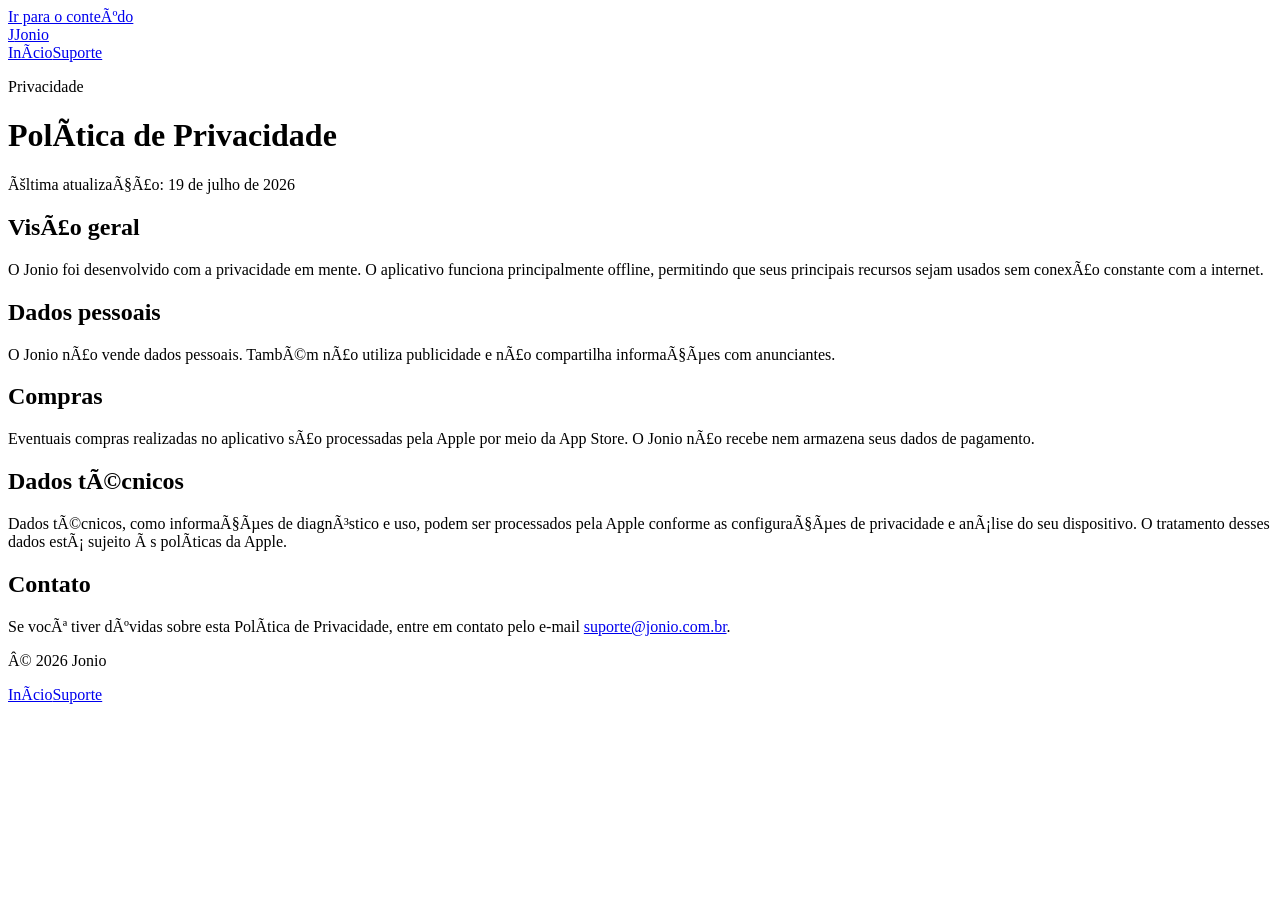
==== privacy.html @ 76246402 "Adicionar privacy.html" ====
<!doctype html>
<html lang="pt-BR">
<head>
  <meta charset="utf-8">
  <meta name="viewport" content="width=device-width, initial-scale=1">
  <meta name="theme-color" content="#0d0f14">
  <meta name="description" content="PolÃ­tica de Privacidade do aplicativo Jonio.">
  <title>PolÃ­tica de Privacidade â€” Jonio</title>
  <link rel="stylesheet" href="styles.css">
</head>
<body>
  <a class="skip-link" href="#conteudo">Ir para o conteÃºdo</a>
  <header class="site-header">
    <a class="brand" href="index.html" aria-label="Jonio â€” pÃ¡gina inicial"><span class="brand-mark" aria-hidden="true">J</span><img class="brand-logo" src="assets/logo.png" alt="" onload="this.previousElementSibling.hidden=true" onerror="this.hidden=true"><span>Jonio</span></a>
    <nav aria-label="NavegaÃ§Ã£o principal"><a href="index.html">InÃ­cio</a><a href="support.html">Suporte</a></nav>
  </header>
  <main id="conteudo" class="document-page">
    <div class="document-heading">
      <p class="eyebrow">Privacidade</p>
      <h1>PolÃ­tica de Privacidade</h1>
      <p>Ãšltima atualizaÃ§Ã£o: 19 de julho de 2026</p>
    </div>
    <article class="document-content">
      <section><h2>VisÃ£o geral</h2><p>O Jonio foi desenvolvido com a privacidade em mente. O aplicativo funciona principalmente offline, permitindo que seus principais recursos sejam usados sem conexÃ£o constante com a internet.</p></section>
      <section><h2>Dados pessoais</h2><p>O Jonio nÃ£o vende dados pessoais. TambÃ©m nÃ£o utiliza publicidade e nÃ£o compartilha informaÃ§Ãµes com anunciantes.</p></section>
      <section><h2>Compras</h2><p>Eventuais compras realizadas no aplicativo sÃ£o processadas pela Apple por meio da App Store. O Jonio nÃ£o recebe nem armazena seus dados de pagamento.</p></section>
      <section><h2>Dados tÃ©cnicos</h2><p>Dados tÃ©cnicos, como informaÃ§Ãµes de diagnÃ³stico e uso, podem ser processados pela Apple conforme as configuraÃ§Ãµes de privacidade e anÃ¡lise do seu dispositivo. O tratamento desses dados estÃ¡ sujeito Ã s polÃ­ticas da Apple.</p></section>
      <section><h2>Contato</h2><p>Se vocÃª tiver dÃºvidas sobre esta PolÃ­tica de Privacidade, entre em contato pelo e-mail <a href="mailto:suporte@jonio.com.br">suporte@jonio.com.br</a>.</p></section>
    </article>
  </main>
  <footer class="site-footer"><p>Â© 2026 Jonio</p><div><a href="index.html">InÃ­cio</a><a href="support.html">Suporte</a></div></footer>
</body>
</html>
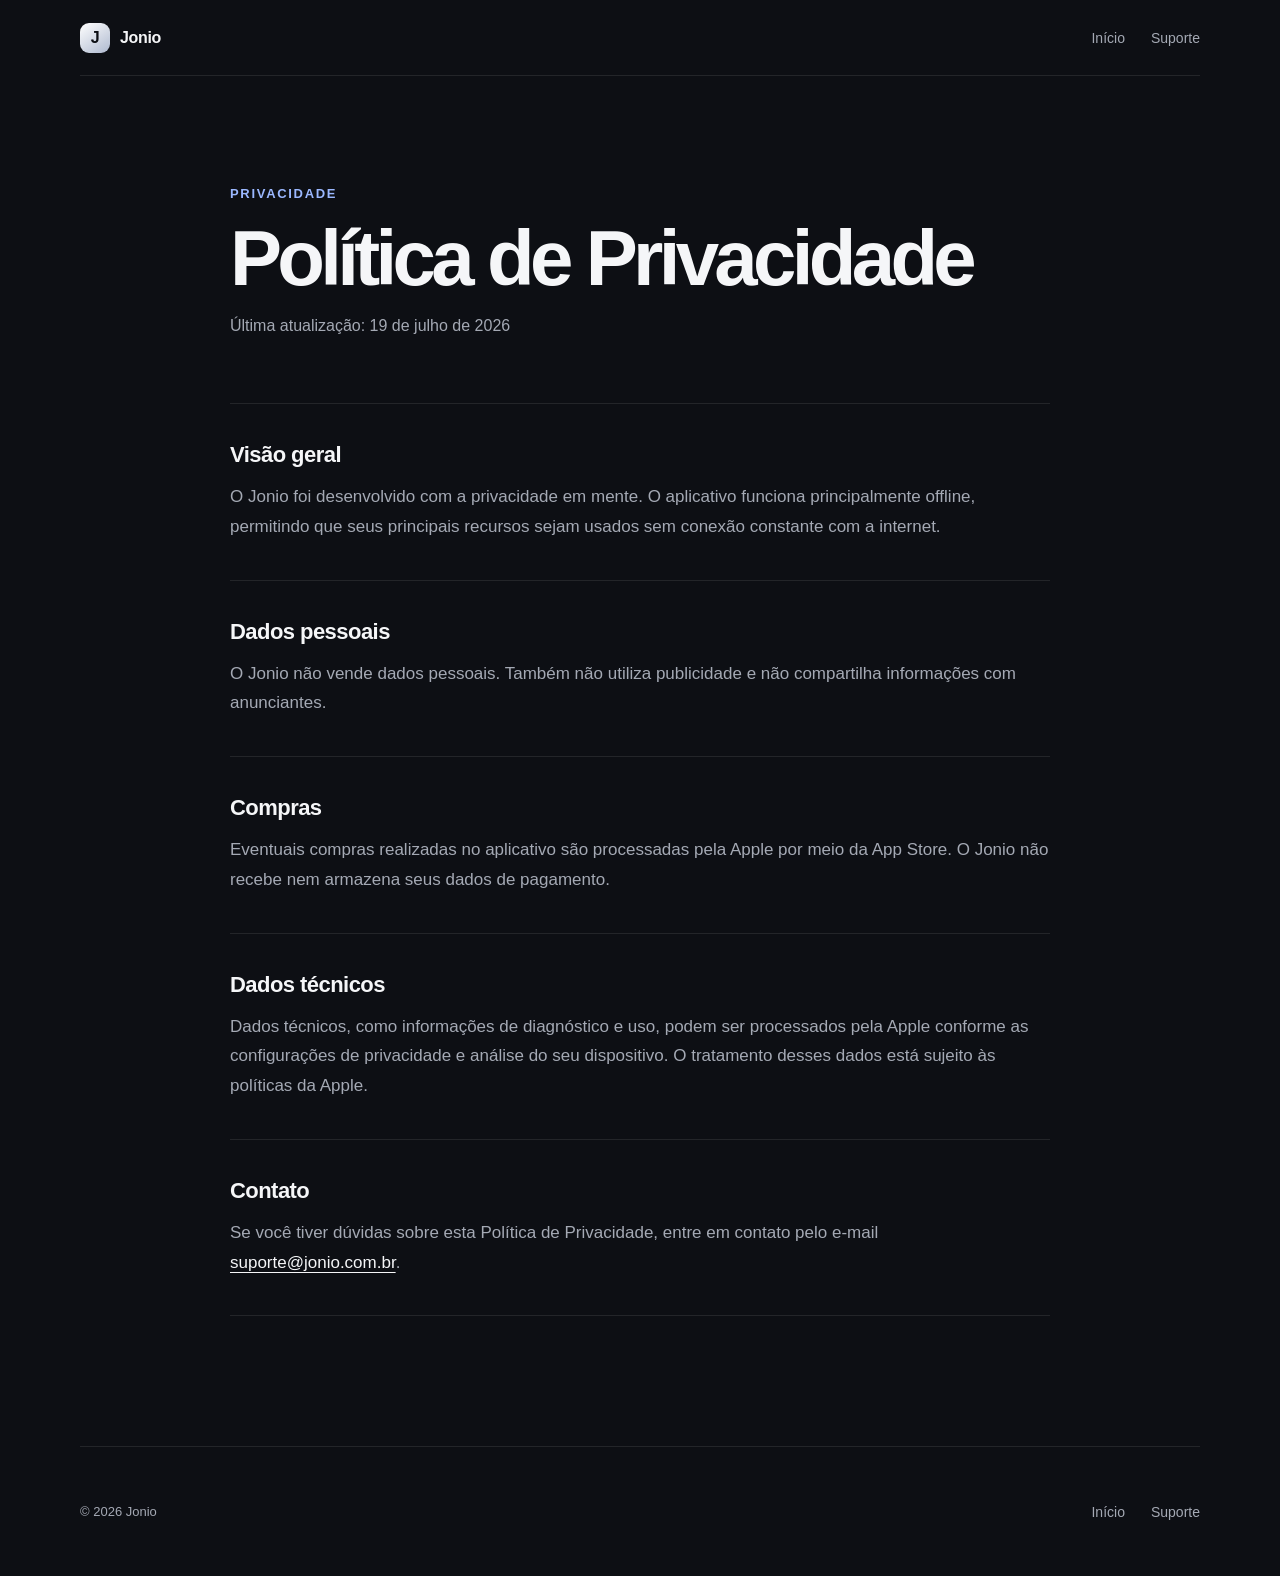
==== commit b42c75f1: "Corrigir codificação UTF-8 em privacy.html" ====
--- a/privacy.html
+++ b/privacy.html
@@ -4,31 +4,31 @@
   <meta charset="utf-8">
   <meta name="viewport" content="width=device-width, initial-scale=1">
   <meta name="theme-color" content="#0d0f14">
-  <meta name="description" content="PolÃ­tica de Privacidade do aplicativo Jonio.">
-  <title>PolÃ­tica de Privacidade â€” Jonio</title>
+  <meta name="description" content="Política de Privacidade do aplicativo Jonio.">
+  <title>Política de Privacidade — Jonio</title>
   <link rel="stylesheet" href="styles.css">
 </head>
 <body>
-  <a class="skip-link" href="#conteudo">Ir para o conteÃºdo</a>
+  <a class="skip-link" href="#conteudo">Ir para o conteúdo</a>
   <header class="site-header">
-    <a class="brand" href="index.html" aria-label="Jonio â€” pÃ¡gina inicial"><span class="brand-mark" aria-hidden="true">J</span><img class="brand-logo" src="assets/logo.png" alt="" onload="this.previousElementSibling.hidden=true" onerror="this.hidden=true"><span>Jonio</span></a>
-    <nav aria-label="NavegaÃ§Ã£o principal"><a href="index.html">InÃ­cio</a><a href="support.html">Suporte</a></nav>
+    <a class="brand" href="index.html" aria-label="Jonio — página inicial"><span class="brand-mark" aria-hidden="true">J</span><img class="brand-logo" src="assets/logo.png" alt="" onload="this.previousElementSibling.hidden=true" onerror="this.hidden=true"><span>Jonio</span></a>
+    <nav aria-label="Navegação principal"><a href="index.html">Início</a><a href="support.html">Suporte</a></nav>
   </header>
   <main id="conteudo" class="document-page">
     <div class="document-heading">
       <p class="eyebrow">Privacidade</p>
-      <h1>PolÃ­tica de Privacidade</h1>
-      <p>Ãšltima atualizaÃ§Ã£o: 19 de julho de 2026</p>
+      <h1>Política de Privacidade</h1>
+      <p>Última atualização: 19 de julho de 2026</p>
     </div>
     <article class="document-content">
-      <section><h2>VisÃ£o geral</h2><p>O Jonio foi desenvolvido com a privacidade em mente. O aplicativo funciona principalmente offline, permitindo que seus principais recursos sejam usados sem conexÃ£o constante com a internet.</p></section>
-      <section><h2>Dados pessoais</h2><p>O Jonio nÃ£o vende dados pessoais. TambÃ©m nÃ£o utiliza publicidade e nÃ£o compartilha informaÃ§Ãµes com anunciantes.</p></section>
-      <section><h2>Compras</h2><p>Eventuais compras realizadas no aplicativo sÃ£o processadas pela Apple por meio da App Store. O Jonio nÃ£o recebe nem armazena seus dados de pagamento.</p></section>
-      <section><h2>Dados tÃ©cnicos</h2><p>Dados tÃ©cnicos, como informaÃ§Ãµes de diagnÃ³stico e uso, podem ser processados pela Apple conforme as configuraÃ§Ãµes de privacidade e anÃ¡lise do seu dispositivo. O tratamento desses dados estÃ¡ sujeito Ã s polÃ­ticas da Apple.</p></section>
-      <section><h2>Contato</h2><p>Se vocÃª tiver dÃºvidas sobre esta PolÃ­tica de Privacidade, entre em contato pelo e-mail <a href="mailto:suporte@jonio.com.br">suporte@jonio.com.br</a>.</p></section>
+      <section><h2>Visão geral</h2><p>O Jonio foi desenvolvido com a privacidade em mente. O aplicativo funciona principalmente offline, permitindo que seus principais recursos sejam usados sem conexão constante com a internet.</p></section>
+      <section><h2>Dados pessoais</h2><p>O Jonio não vende dados pessoais. Também não utiliza publicidade e não compartilha informações com anunciantes.</p></section>
+      <section><h2>Compras</h2><p>Eventuais compras realizadas no aplicativo são processadas pela Apple por meio da App Store. O Jonio não recebe nem armazena seus dados de pagamento.</p></section>
+      <section><h2>Dados técnicos</h2><p>Dados técnicos, como informações de diagnóstico e uso, podem ser processados pela Apple conforme as configurações de privacidade e análise do seu dispositivo. O tratamento desses dados está sujeito às políticas da Apple.</p></section>
+      <section><h2>Contato</h2><p>Se você tiver dúvidas sobre esta Política de Privacidade, entre em contato pelo e-mail <a href="mailto:suporte@jonio.com.br">suporte@jonio.com.br</a>.</p></section>
     </article>
   </main>
-  <footer class="site-footer"><p>Â© 2026 Jonio</p><div><a href="index.html">InÃ­cio</a><a href="support.html">Suporte</a></div></footer>
+  <footer class="site-footer"><p>© 2026 Jonio</p><div><a href="index.html">Início</a><a href="support.html">Suporte</a></div></footer>
 </body>
 </html>
 
--- a/styles.css
+++ b/styles.css
@@ -0,0 +1,112 @@
+:root {
+  color-scheme: dark;
+  --bg: #0d0f14;
+  --surface: #151821;
+  --surface-2: #1a1e28;
+  --text: #f5f6f8;
+  --muted: #a4a9b4;
+  --line: rgba(255, 255, 255, .09);
+  --accent: #9bb8ff;
+  --accent-2: #8ae6cc;
+  --max: 1120px;
+}
+* { box-sizing: border-box; }
+html { scroll-behavior: smooth; }
+body { margin: 0; background: var(--bg); color: var(--text); font-family: -apple-system, BlinkMacSystemFont, "Segoe UI", Helvetica, Arial, sans-serif; -webkit-font-smoothing: antialiased; }
+a { color: inherit; }
+.skip-link { position: fixed; top: 10px; left: 10px; z-index: 99; padding: 10px 14px; background: #fff; color: #000; border-radius: 8px; transform: translateY(-150%); }
+.skip-link:focus { transform: none; }
+.site-header, .site-footer { width: min(calc(100% - 48px), var(--max)); margin: auto; display: flex; align-items: center; justify-content: space-between; }
+.site-header { height: 76px; position: relative; z-index: 10; border-bottom: 1px solid var(--line); }
+.brand { display: flex; align-items: center; gap: 10px; font-weight: 650; letter-spacing: -.02em; text-decoration: none; }
+.brand-mark, .brand-logo { width: 30px; height: 30px; border-radius: 9px; }
+.brand-mark { display: grid; place-items: center; color: #0d0f14; background: linear-gradient(145deg, #fff, #aeb9cf); font-size: 16px; }
+.brand-logo { object-fit: contain; }
+.site-header nav, .site-footer div { display: flex; gap: 26px; }
+.site-header nav a, .site-footer a { color: var(--muted); text-decoration: none; font-size: 14px; transition: color .2s ease; }
+.site-header nav a:hover, .site-footer a:hover, .document-content a:hover, .privacy-note a:hover { color: var(--text); }
+.hero { min-height: 760px; padding: 130px 24px 110px; position: relative; overflow: hidden; display: flex; flex-direction: column; align-items: center; text-align: center; }
+.hero-glow { position: absolute; width: 640px; height: 420px; top: 10%; border-radius: 50%; background: radial-gradient(circle, rgba(78, 112, 199, .17), transparent 68%); filter: blur(12px); pointer-events: none; }
+.hero-logo-wrap { position: relative; width: 100px; height: 100px; margin-bottom: 33px; filter: drop-shadow(0 20px 30px rgba(0,0,0,.35)); }
+.hero-mark, .hero-logo { position: absolute; inset: 0; width: 100%; height: 100%; border-radius: 27px; }
+.hero-mark { display: grid; place-items: center; color: #10131a; background: linear-gradient(145deg, #f7f9ff, #aab8d6); font-size: 52px; font-weight: 650; }
+.hero-logo { object-fit: contain; }
+.eyebrow { margin: 0 0 18px; color: var(--accent); font-size: 13px; font-weight: 650; letter-spacing: .13em; text-transform: uppercase; }
+.hero h1 { margin: 0; font-size: clamp(72px, 11vw, 140px); line-height: .92; letter-spacing: -.075em; }
+.hero-copy { margin: 30px 0 0; font-size: clamp(26px, 4vw, 44px); font-weight: 580; letter-spacing: -.045em; }
+.hero-detail { max-width: 520px; margin: 18px 0 34px; color: var(--muted); font-size: 18px; line-height: 1.55; }
+.app-store-placeholder { display: inline-flex; align-items: center; gap: 12px; padding: 10px 18px; border: 1px solid rgba(255,255,255,.18); border-radius: 12px; color: #d7d9df; opacity: .75; }
+.app-store-placeholder span:last-child { display: grid; text-align: left; font-size: 18px; font-weight: 550; line-height: 1; }
+.app-store-placeholder small { margin-bottom: 4px; color: var(--muted); font-size: 9px; font-weight: 500; text-transform: uppercase; }
+.apple-symbol { width: 20px; height: 24px; font-size: 26px; line-height: .7; }
+.feature-section { width: min(calc(100% - 48px), var(--max)); margin: 0 auto; padding: 120px 0; }
+.section-heading { max-width: 680px; margin-bottom: 58px; }
+.section-heading h2 { margin: 0; font-size: clamp(42px, 6vw, 72px); line-height: 1.02; letter-spacing: -.055em; }
+.feature-grid { display: grid; grid-template-columns: repeat(2, 1fr); gap: 16px; }
+.feature-card { min-height: 280px; padding: 34px; position: relative; overflow: hidden; border: 1px solid var(--line); border-radius: 24px; background: linear-gradient(145deg, rgba(255,255,255,.035), rgba(255,255,255,.012)); }
+.feature-card-wide { grid-column: span 2; min-height: 330px; }
+.feature-number { color: #6f7581; font-size: 12px; letter-spacing: .1em; }
+.feature-card h3 { margin: 70px 0 12px; font-size: 29px; letter-spacing: -.035em; }
+.feature-card p { max-width: 420px; margin: 0; color: var(--muted); font-size: 16px; line-height: 1.55; }
+.feature-card-wide h3 { margin-top: 100px; }
+.tuner-visual { position: absolute; right: 8%; top: 50%; width: 320px; height: 160px; border-bottom: 1px solid var(--line); }
+.tuner-visual::before, .tuner-visual::after { content: ""; position: absolute; bottom: -4px; width: 8px; height: 8px; border-radius: 50%; background: #5c6371; }
+.tuner-visual::after { right: 0; }
+.tuner-visual span { position: absolute; bottom: 0; left: 50%; width: 1px; height: 115px; background: linear-gradient(transparent, var(--accent)); transform: rotate(7deg); transform-origin: bottom; box-shadow: 0 0 18px var(--accent); }
+.tuner-visual i { position: absolute; bottom: -5px; left: 50%; width: 10px; height: 10px; background: #fff; border-radius: 50%; }
+.progress-lines { position: absolute; right: 7%; top: 56px; width: 36%; height: 220px; display: flex; align-items: flex-end; gap: 12px; }
+.progress-lines i { flex: 1; border-radius: 8px 8px 2px 2px; background: linear-gradient(var(--accent-2), rgba(138,230,204,.08)); }
+.progress-lines i:nth-child(1) { height: 30%; }.progress-lines i:nth-child(2) { height: 48%; }.progress-lines i:nth-child(3) { height: 42%; }.progress-lines i:nth-child(4) { height: 70%; }.progress-lines i:nth-child(5) { height: 90%; }
+.promise-section { width: min(calc(100% - 48px), var(--max)); margin: 0 auto 120px; border-top: 1px solid var(--line); border-bottom: 1px solid var(--line); }
+.promise { display: grid; grid-template-columns: 16px 1fr; gap: 28px; align-items: start; padding: 48px 8px; }
+.promise + .promise { border-top: 1px solid var(--line); }
+.status-dot { width: 9px; height: 9px; margin-top: 10px; border-radius: 50%; background: var(--accent-2); box-shadow: 0 0 18px rgba(138,230,204,.6); }
+.promise h2 { margin: 0 0 8px; font-size: 28px; letter-spacing: -.035em; }
+.promise p { margin: 0; color: var(--muted); line-height: 1.5; }
+.site-footer { min-height: 130px; border-top: 1px solid var(--line); color: var(--muted); font-size: 13px; }
+.document-page { width: min(calc(100% - 48px), 820px); margin: auto; padding: 110px 0 130px; }
+.document-heading { padding-bottom: 52px; border-bottom: 1px solid var(--line); }
+.document-heading h1 { margin: 0 0 20px; font-size: clamp(48px, 8vw, 78px); line-height: 1; letter-spacing: -.06em; }
+.document-heading > p:last-child { color: var(--muted); }
+.document-content section { padding: 38px 0; border-bottom: 1px solid var(--line); }
+.document-content h2 { margin: 0 0 14px; font-size: 22px; letter-spacing: -.025em; }
+.document-content p { margin: 0; color: var(--muted); font-size: 17px; line-height: 1.75; }
+.document-content a, .privacy-note a { color: var(--text); text-underline-offset: 4px; }
+.support-page { min-height: calc(100vh - 206px); display: grid; place-items: center; padding: 90px 24px 120px; }
+.support-card { width: min(100%, 760px); padding: clamp(34px, 7vw, 72px); border: 1px solid var(--line); border-radius: 30px; background: radial-gradient(circle at 90% 0, rgba(92,128,221,.12), transparent 42%), var(--surface); }
+.support-card h1 { margin: 0; font-size: clamp(48px, 8vw, 76px); line-height: 1; letter-spacing: -.06em; }
+.support-lead { max-width: 570px; margin: 24px 0 36px; color: var(--muted); font-size: 19px; line-height: 1.6; }
+.email-button { display: flex; justify-content: space-between; align-items: center; padding: 20px 22px; border-radius: 14px; background: var(--text); color: var(--bg); font-size: 17px; font-weight: 650; text-decoration: none; transition: transform .2s ease, background .2s ease; }
+.email-button:hover { transform: translateY(-2px); background: #dfe7ff; }
+.support-tip { margin: 42px 0 0; padding: 30px 0; border-top: 1px solid var(--line); border-bottom: 1px solid var(--line); }
+.support-tip h2 { margin: 0 0 9px; font-size: 18px; }
+.support-tip p, .privacy-note { margin: 0; color: var(--muted); line-height: 1.6; }
+.privacy-note { margin-top: 28px; font-size: 14px; }
+@media (max-width: 720px) {
+  .site-header, .site-footer, .feature-section, .promise-section { width: min(calc(100% - 32px), var(--max)); }
+  .site-header { height: 68px; }
+  .site-header nav { gap: 16px; }
+  .site-header nav a:first-child { display: none; }
+  .hero { min-height: 690px; padding: 105px 20px 80px; }
+  .hero-logo-wrap { width: 78px; height: 78px; }
+  .hero h1 { font-size: clamp(66px, 24vw, 100px); }
+  .hero-copy { font-size: 29px; }
+  .feature-section { padding: 85px 0; }
+  .section-heading { margin-bottom: 38px; }
+  .feature-grid { grid-template-columns: 1fr; }
+  .feature-card, .feature-card-wide { grid-column: auto; min-height: 260px; padding: 28px; }
+  .feature-card h3, .feature-card-wide h3 { margin-top: 65px; }
+  .tuner-visual, .progress-lines { opacity: .28; right: -18%; }
+  .progress-lines { width: 55%; }
+  .promise-section { margin-bottom: 80px; }
+  .promise { padding: 36px 2px; gap: 18px; }
+  .promise h2 { font-size: 23px; }
+  .site-footer { padding: 28px 0; min-height: 150px; align-items: flex-start; }
+  .site-footer div { flex-direction: column; gap: 12px; text-align: right; }
+  .document-page { width: calc(100% - 32px); padding: 75px 0 90px; }
+  .support-page { padding: 60px 16px 80px; }
+  .support-card { border-radius: 23px; }
+  .email-button { font-size: 15px; }
+}
+@media (prefers-reduced-motion: reduce) { html { scroll-behavior: auto; } * { transition: none !important; } }
+
